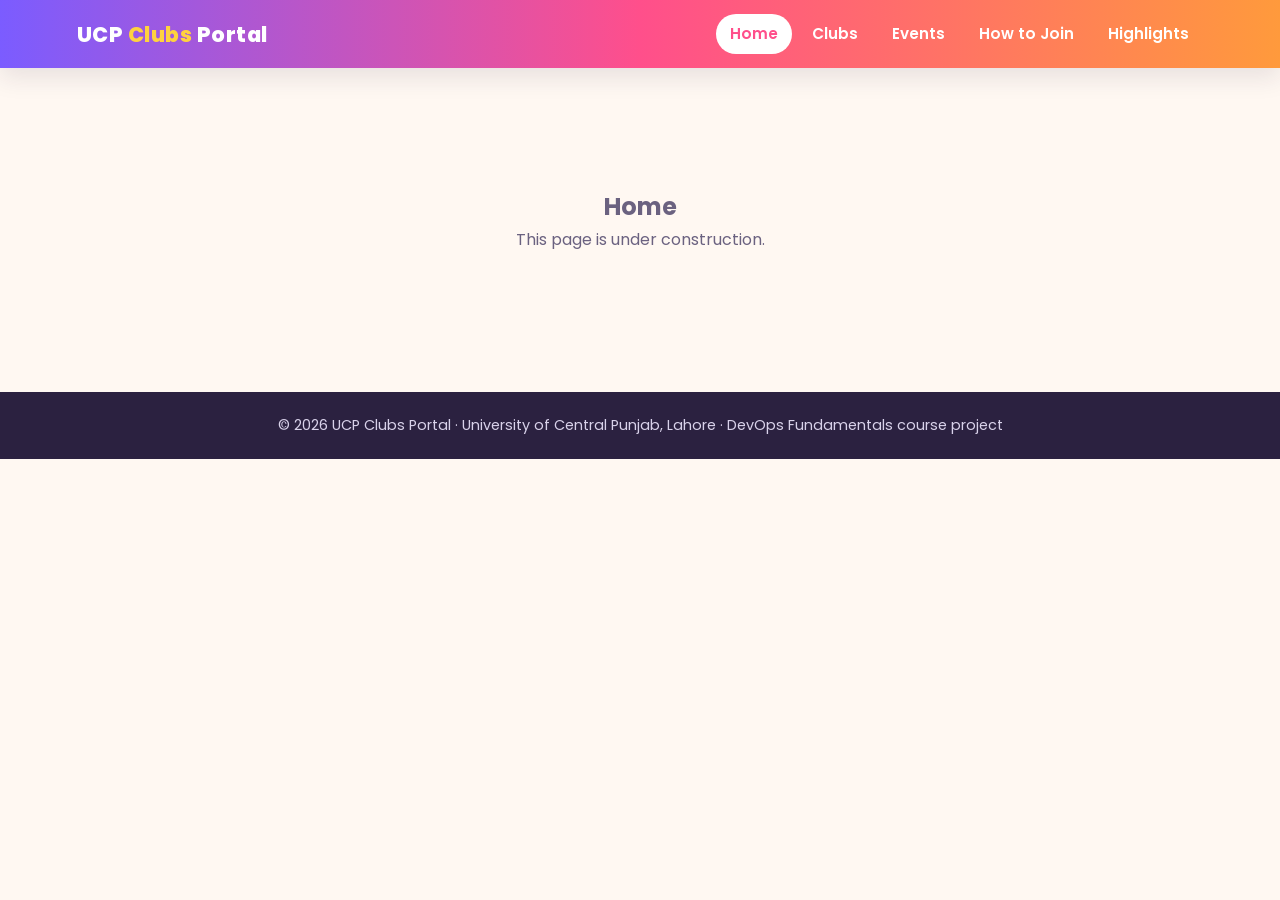
==== src/index.html @ e43c67f1 "Add project baseline: src pages and shared stylesheet" ====
<!DOCTYPE html>
<html lang="en">
<head>
  <meta charset="UTF-8">
  <meta name="viewport" content="width=device-width, initial-scale=1.0">
  <title>Home | UCP Clubs Portal</title>
  <link rel="stylesheet" href="../styles/style.css">
</head>
<body>
  <header class="site-header">
    <a class="logo" href="index.html">UCP <span>Clubs</span> Portal</a>
    <nav class="nav">
      <a href="index.html" class="active">Home</a>
      <a href="clubs.html">Clubs</a>
      <a href="events.html">Events</a>
      <a href="join.html">How to Join</a>
      <a href="highlights.html">Highlights</a>
    </nav>
  </header>

  <main>
    <section class="placeholder">
      <h1>Home</h1>
      <p>This page is under construction.</p>
    </section>
  </main>

  <footer class="site-footer">
    <p>&copy; 2026 UCP Clubs Portal &middot; University of Central Punjab, Lahore &middot; DevOps Fundamentals course project</p>
  </footer>
</body>
</html>
---- styles/style.css ----
/* ==========================================================
   UCP Clubs Portal: shared stylesheet
   Baseline styles added by the Team Lead.
   Each team member appends their page styles at the END.
   ========================================================== */

@import url('https://fonts.googleapis.com/css2?family=Poppins:wght@400;600;800&display=swap');

:root {
  --pink: #ff4f8b;
  --orange: #ff9a3c;
  --yellow: #ffd23f;
  --teal: #19c3b2;
  --purple: #7b5cff;
  --blue: #3fa9f5;
  --ink: #2b2140;
  --muted: #6b6280;
  --bg: #fff8f2;
  --card: #ffffff;
  --radius: 18px;
  --shadow: 0 10px 25px rgba(43, 33, 64, 0.10);
}

* {
  box-sizing: border-box;
  margin: 0;
  padding: 0;
}

body {
  font-family: 'Poppins', 'Segoe UI', Arial, sans-serif;
  color: var(--ink);
  background: var(--bg);
  line-height: 1.6;
}

a {
  color: inherit;
}

/* ---------- Header and navigation ---------- */
.site-header {
  position: sticky;
  top: 0;
  z-index: 10;
  display: flex;
  align-items: center;
  justify-content: space-between;
  flex-wrap: wrap;
  gap: 12px;
  padding: 14px 6%;
  color: #fff;
  background: linear-gradient(90deg, var(--purple), var(--pink), var(--orange));
  box-shadow: var(--shadow);
}

.logo {
  font-size: 1.3rem;
  font-weight: 800;
  text-decoration: none;
  letter-spacing: 0.5px;
}

.logo span {
  color: var(--yellow);
}

.nav {
  display: flex;
  flex-wrap: wrap;
  gap: 6px;
}

.nav a {
  padding: 8px 14px;
  border-radius: 999px;
  font-size: 0.95rem;
  font-weight: 600;
  text-decoration: none;
  transition: background 0.2s;
}

.nav a:hover {
  background: rgba(255, 255, 255, 0.2);
}

.nav a.active {
  background: #fff;
  color: var(--pink);
}

/* ---------- Page layout ---------- */
main {
  max-width: 1200px;
  margin: 0 auto;
  padding: 40px 6% 60px;
}

.page-title {
  margin-bottom: 36px;
  text-align: center;
}

.page-title h1 {
  font-size: 2.4rem;
  font-weight: 800;
  background: linear-gradient(90deg, var(--purple), var(--pink));
  -webkit-background-clip: text;
  background-clip: text;
  color: transparent;
}

.page-title p {
  max-width: 650px;
  margin: 8px auto 0;
  color: var(--muted);
}

.section-heading {
  margin: 44px 0 18px;
  font-size: 1.6rem;
}

.card {
  padding: 24px;
  border-radius: var(--radius);
  background: var(--card);
  box-shadow: var(--shadow);
}

.btn {
  display: inline-block;
  padding: 12px 26px;
  border-radius: 999px;
  font-weight: 600;
  text-decoration: none;
  transition: transform 0.2s;
}

.btn:hover {
  transform: translateY(-3px);
}

.btn-primary {
  background: var(--yellow);
  color: var(--ink);
}

.btn-outline {
  border: 2px solid #fff;
  color: #fff;
}

.placeholder {
  padding: 80px 20px;
  text-align: center;
  color: var(--muted);
}

/* ---------- Footer ---------- */
.site-footer {
  padding: 22px 6%;
  text-align: center;
  font-size: 0.9rem;
  color: #d9d2ea;
  background: var(--ink);
}

/* ---------- Baseline responsive rules ---------- */
@media (max-width: 768px) {
  .site-header {
    flex-direction: column;
    text-align: center;
  }

  .nav {
    justify-content: center;
  }

  .page-title h1 {
    font-size: 1.9rem;
  }
}
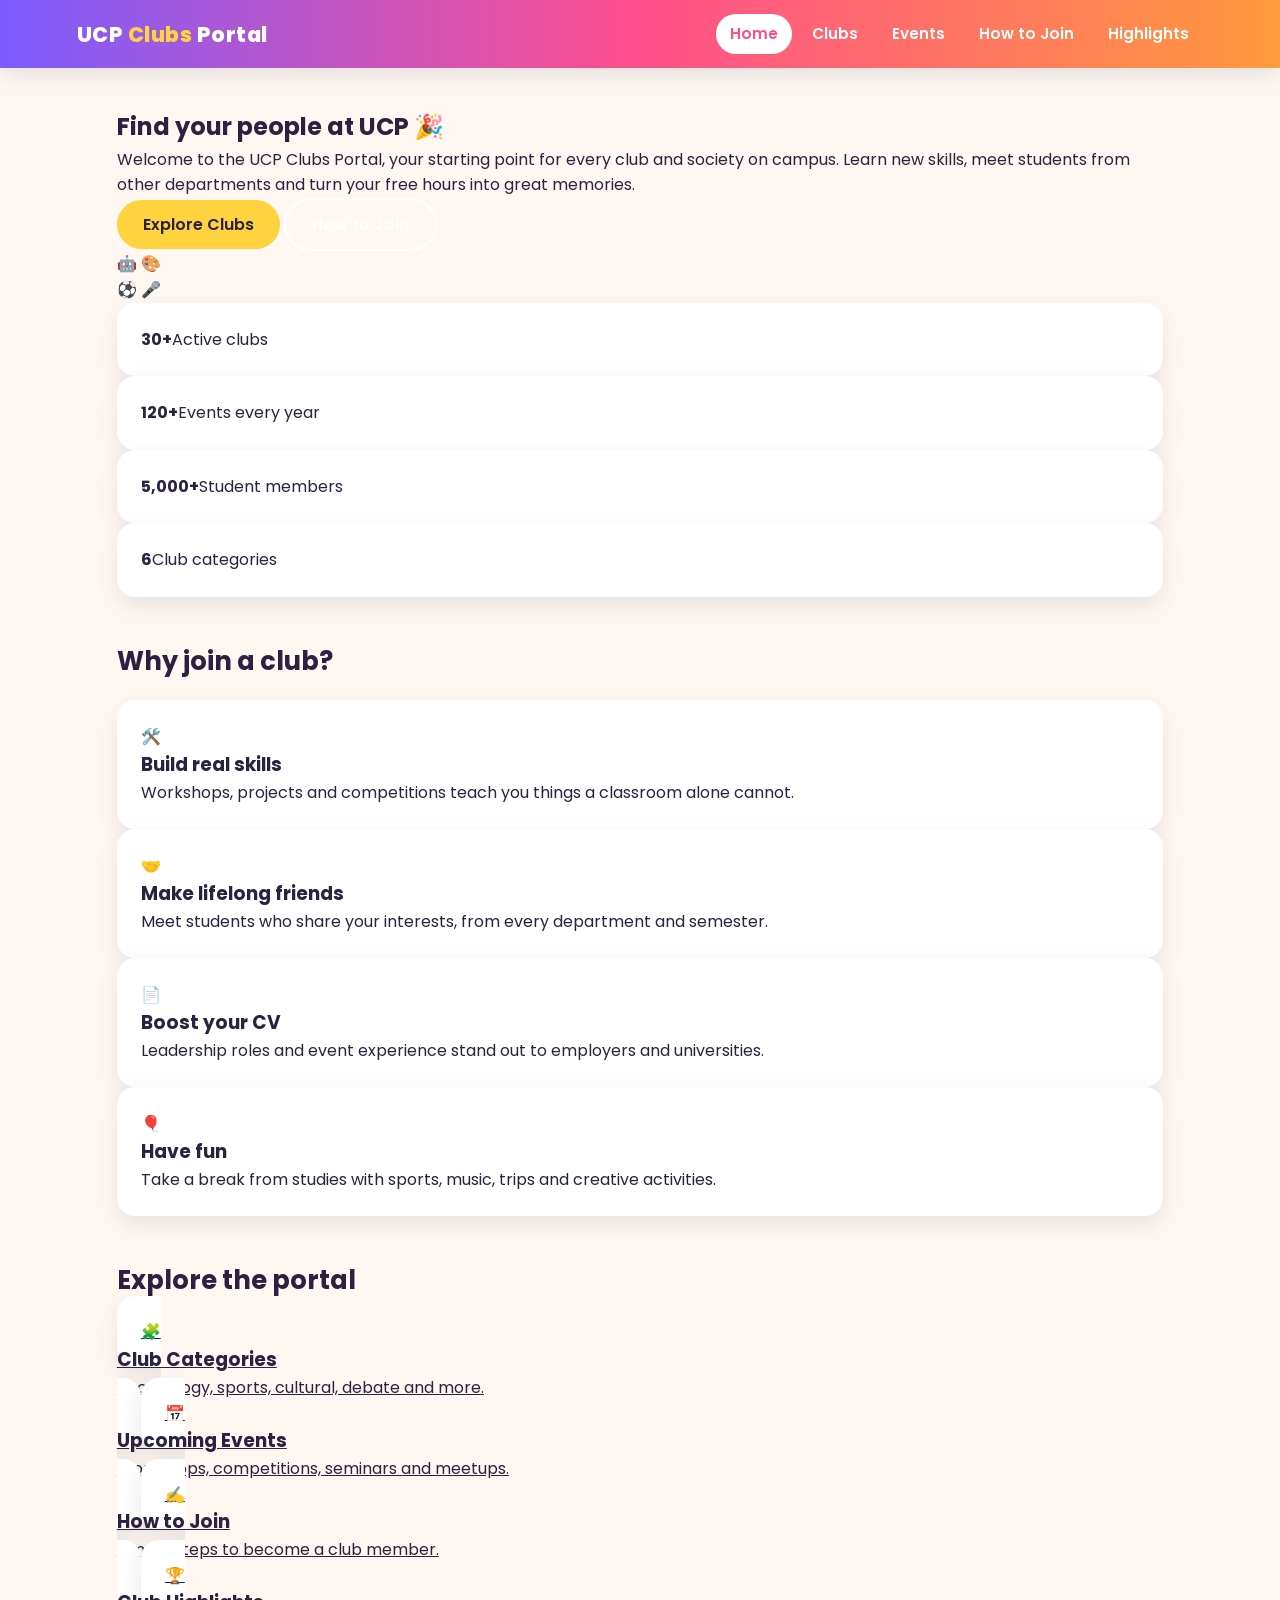
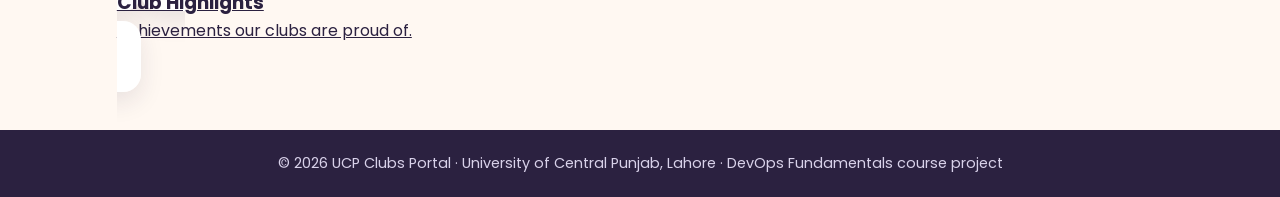
==== commit db0b49d9: "Build home page hero, stats and navigation sections" ====
--- a/src/index.html
+++ b/src/index.html
@@ -1,32 +1,113 @@
-<!DOCTYPE html>
+<!doctype html>
 <html lang="en">
-<head>
-  <meta charset="UTF-8">
-  <meta name="viewport" content="width=device-width, initial-scale=1.0">
-  <title>Home | UCP Clubs Portal</title>
-  <link rel="stylesheet" href="../styles/style.css">
-</head>
-<body>
-  <header class="site-header">
-    <a class="logo" href="index.html">UCP <span>Clubs</span> Portal</a>
-    <nav class="nav">
-      <a href="index.html" class="active">Home</a>
-      <a href="clubs.html">Clubs</a>
-      <a href="events.html">Events</a>
-      <a href="join.html">How to Join</a>
-      <a href="highlights.html">Highlights</a>
-    </nav>
-  </header>
+  <head>
+    <meta charset="UTF-8" />
+    <meta name="viewport" content="width=device-width, initial-scale=1.0" />
+    <title>Home | UCP Clubs Portal</title>
+    <link rel="stylesheet" href="../styles/style.css" />
+  </head>
+  <body>
+    <header class="site-header">
+      <a class="logo" href="index.html">UCP <span>Clubs</span> Portal</a>
+      <nav class="nav">
+        <a href="index.html" class="active">Home</a>
+        <a href="clubs.html">Clubs</a>
+        <a href="events.html">Events</a>
+        <a href="join.html">How to Join</a>
+        <a href="highlights.html">Highlights</a>
+      </nav>
+    </header>
 
-  <main>
-    <section class="placeholder">
-      <h1>Home</h1>
-      <p>This page is under construction.</p>
-    </section>
-  </main>
+    <main>
+      <section class="home-hero">
+        <div>
+          <h1>Find your people at UCP 🎉</h1>
+          <p>
+            Welcome to the UCP Clubs Portal, your starting point for every club
+            and society on campus. Learn new skills, meet students from other
+            departments and turn your free hours into great memories.
+          </p>
+          <div class="home-hero-actions">
+            <a class="btn btn-primary" href="clubs.html">Explore Clubs</a>
+            <a class="btn btn-outline" href="join.html">How to Join</a>
+          </div>
+        </div>
+        <div class="home-hero-art" aria-hidden="true">🤖 🎨<br />⚽ 🎤</div>
+      </section>
 
-  <footer class="site-footer">
-    <p>&copy; 2026 UCP Clubs Portal &middot; University of Central Punjab, Lahore &middot; DevOps Fundamentals course project</p>
-  </footer>
-</body>
+      <section class="home-stats">
+        <div class="home-stat card"><strong>30+</strong>Active clubs</div>
+        <div class="home-stat card"><strong>120+</strong>Events every year</div>
+        <div class="home-stat card"><strong>5,000+</strong>Student members</div>
+        <div class="home-stat card"><strong>6</strong>Club categories</div>
+      </section>
+
+      <h2 class="section-heading">Why join a club?</h2>
+      <section class="home-benefits">
+        <article class="home-benefit card">
+          <div class="icon">🛠️</div>
+          <h3>Build real skills</h3>
+          <p>
+            Workshops, projects and competitions teach you things a classroom
+            alone cannot.
+          </p>
+        </article>
+        <article class="home-benefit card">
+          <div class="icon">🤝</div>
+          <h3>Make lifelong friends</h3>
+          <p>
+            Meet students who share your interests, from every department and
+            semester.
+          </p>
+        </article>
+        <article class="home-benefit card">
+          <div class="icon">📄</div>
+          <h3>Boost your CV</h3>
+          <p>
+            Leadership roles and event experience stand out to employers and
+            universities.
+          </p>
+        </article>
+        <article class="home-benefit card">
+          <div class="icon">🎈</div>
+          <h3>Have fun</h3>
+          <p>
+            Take a break from studies with sports, music, trips and creative
+            activities.
+          </p>
+        </article>
+      </section>
+
+      <h2 class="section-heading">Explore the portal</h2>
+      <section class="home-explore">
+        <a class="card" href="clubs.html"
+          ><span>🧩</span>
+          <h3>Club Categories</h3>
+          <p>Technology, sports, cultural, debate and more.</p></a
+        >
+        <a class="card" href="events.html"
+          ><span>📅</span>
+          <h3>Upcoming Events</h3>
+          <p>Workshops, competitions, seminars and meetups.</p></a
+        >
+        <a class="card" href="join.html"
+          ><span>✍️</span>
+          <h3>How to Join</h3>
+          <p>Simple steps to become a club member.</p></a
+        >
+        <a class="card" href="highlights.html"
+          ><span>🏆</span>
+          <h3>Club Highlights</h3>
+          <p>Achievements our clubs are proud of.</p></a
+        >
+      </section>
+    </main>
+
+    <footer class="site-footer">
+      <p>
+        &copy; 2026 UCP Clubs Portal &middot; University of Central Punjab,
+        Lahore &middot; DevOps Fundamentals course project
+      </p>
+    </footer>
+  </body>
 </html>
